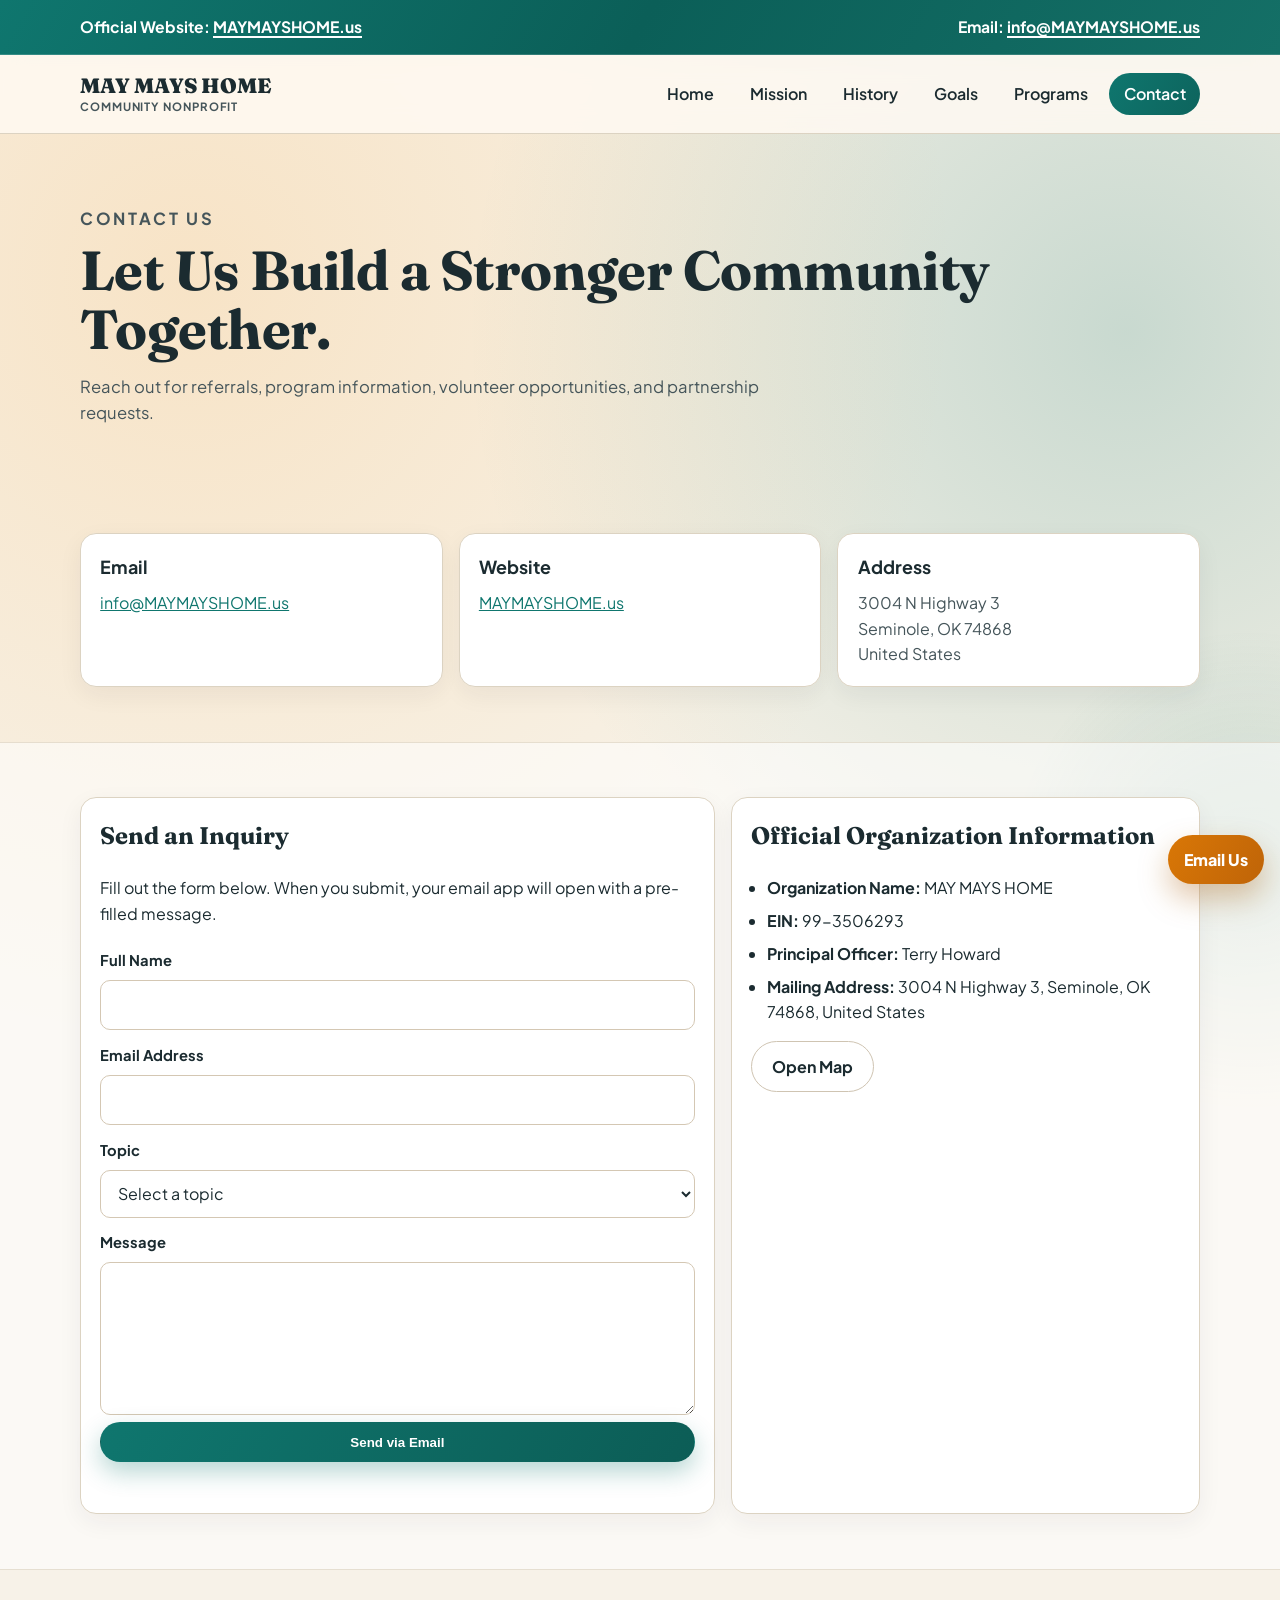
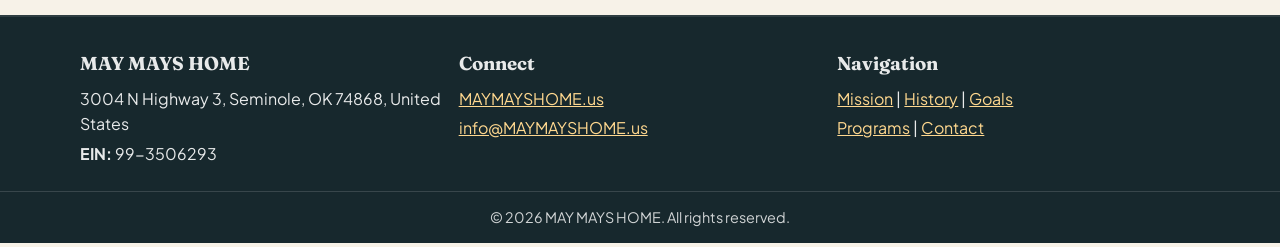
==== contact.html @ 45cc24db "Add foundational HTML pages for MAY MAYS HOME website including Contact, Goals, History, Index, Miss" ====
<!doctype html>
<html lang="en">
<head>
  <meta charset="utf-8">
  <meta name="viewport" content="width=device-width, initial-scale=1">
  <title>Contact | MAY MAYS HOME</title>
  <meta name="description" content="Contact MAY MAYS HOME for partnerships, referrals, and volunteer opportunities.">
  <link rel="preconnect" href="https://fonts.googleapis.com">
  <link rel="preconnect" href="https://fonts.gstatic.com" crossorigin>
  <link href="https://fonts.googleapis.com/css2?family=Fraunces:opsz,wght@9..144,500;9..144,700;9..144,900&family=Plus+Jakarta+Sans:wght@400;500;600;700&display=swap" rel="stylesheet">
  <link rel="stylesheet" href="assets/css/styles.css">
</head>
<body data-page="contact">
  <div class="top-bar">
    <div class="container top-bar-inner">
      <p><strong>Official Website:</strong> <a href="https://MAYMAYSHOME.us" target="_blank" rel="noopener">MAYMAYSHOME.us</a></p>
      <p><strong>Email:</strong> <a href="mailto:info@MAYMAYSHOME.us">info@MAYMAYSHOME.us</a></p>
    </div>
  </div>

  <header class="site-header">
    <div class="container nav-wrap">
      <a class="logo" href="index.html">
        MAY MAYS HOME
        <span>Community Nonprofit</span>
      </a>
      <button class="menu-toggle" id="menu-toggle" aria-expanded="false" aria-controls="primary-nav">Menu</button>
      <nav class="primary-nav" id="primary-nav">
        <a data-nav="home" href="index.html">Home</a>
        <a data-nav="mission" href="mission.html">Mission</a>
        <a data-nav="history" href="history.html">History</a>
        <a data-nav="goals" href="goals.html">Goals</a>
        <a data-nav="programs" href="programs.html">Programs</a>
        <a data-nav="contact" href="contact.html">Contact</a>
      </nav>
    </div>
  </header>

  <main>
    <section class="hero hero-page">
      <div class="container hero-grid single">
        <div class="hero-copy reveal">
          <p class="eyebrow">Contact Us</p>
          <h1>Let Us Build a Stronger Community Together.</h1>
          <p>
            Reach out for referrals, program information, volunteer opportunities, and partnership requests.
          </p>
        </div>
      </div>
    </section>

    <section class="section">
      <div class="container">
        <div class="card-grid three">
          <article class="info-card reveal">
            <h3>Email</h3>
            <p><a href="mailto:info@MAYMAYSHOME.us">info@MAYMAYSHOME.us</a></p>
          </article>
          <article class="info-card reveal">
            <h3>Website</h3>
            <p><a href="https://MAYMAYSHOME.us" target="_blank" rel="noopener">MAYMAYSHOME.us</a></p>
          </article>
          <article class="info-card reveal">
            <h3>Address</h3>
            <p>3004 N Highway 3<br>Seminole, OK 74868<br>United States</p>
          </article>
        </div>
      </div>
    </section>

    <section class="section section-soft">
      <div class="container">
        <div class="contact-grid">
          <div class="contact-panel reveal">
            <h2>Send an Inquiry</h2>
            <p>Fill out the form below. When you submit, your email app will open with a pre-filled message.</p>
            <form id="contact-form" class="contact-form" novalidate>
              <label for="fullName">Full Name</label>
              <input id="fullName" name="fullName" type="text" required>

              <label for="email">Email Address</label>
              <input id="email" name="email" type="email" required>

              <label for="topic">Topic</label>
              <select id="topic" name="topic" required>
                <option value="">Select a topic</option>
                <option>Program Information</option>
                <option>Volunteer Interest</option>
                <option>Partnership Request</option>
                <option>General Inquiry</option>
              </select>

              <label for="message">Message</label>
              <textarea id="message" name="message" rows="5" required></textarea>

              <button type="submit" class="btn btn-primary">Send via Email</button>
              <p id="form-note" class="form-note" aria-live="polite"></p>
            </form>
          </div>

          <aside class="contact-panel reveal">
            <h2>Official Organization Information</h2>
            <ul class="detail-list">
              <li><strong>Organization Name:</strong> MAY MAYS HOME</li>
              <li><strong>EIN:</strong> 99-3506293</li>
              <li><strong>Principal Officer:</strong> Terry Howard</li>
              <li><strong>Mailing Address:</strong> 3004 N Highway 3, Seminole, OK 74868, United States</li>
            </ul>
            <a class="btn btn-outline" href="https://maps.google.com/?q=3004+N+Highway+3+Seminole+OK+74868" target="_blank" rel="noopener">Open Map</a>
          </aside>
        </div>
      </div>
    </section>
  </main>

  <footer class="site-footer">
    <div class="container footer-grid">
      <div>
        <h3>MAY MAYS HOME</h3>
        <p>3004 N Highway 3, Seminole, OK 74868, United States</p>
        <p><strong>EIN:</strong> 99-3506293</p>
      </div>
      <div>
        <h3>Connect</h3>
        <p><a href="https://MAYMAYSHOME.us" target="_blank" rel="noopener">MAYMAYSHOME.us</a></p>
        <p><a href="mailto:info@MAYMAYSHOME.us">info@MAYMAYSHOME.us</a></p>
      </div>
      <div>
        <h3>Navigation</h3>
        <p><a href="mission.html">Mission</a> | <a href="history.html">History</a> | <a href="goals.html">Goals</a></p>
        <p><a href="programs.html">Programs</a> | <a href="contact.html">Contact</a></p>
      </div>
    </div>
    <p class="copyright">© <span id="year"></span> MAY MAYS HOME. All rights reserved.</p>
  </footer>

  <a class="contact-float" href="mailto:info@MAYMAYSHOME.us" aria-label="Email MAY MAYS HOME">Email Us</a>
  <script src="assets/js/main.js"></script>
</body>
</html>
---- assets/css/styles.css ----
:root {
  --bg-main: #f7f2e8;
  --bg-soft: #fffaf2;
  --bg-card: #ffffff;
  --ink-strong: #1b2b30;
  --ink-soft: #45555a;
  --teal: #0f766e;
  --teal-deep: #0b5f58;
  --amber: #d97706;
  --amber-soft: #f59e0b;
  --line: #dcd3c2;
  --shadow: 0 18px 40px rgba(27, 43, 48, 0.12);
  --radius-lg: 24px;
  --radius-md: 16px;
  --radius-sm: 10px;
  --font-display: "Fraunces", "Times New Roman", serif;
  --font-body: "Plus Jakarta Sans", "Helvetica Neue", sans-serif;
}

*,
*::before,
*::after {
  box-sizing: border-box;
}

html {
  scroll-behavior: smooth;
}

body {
  margin: 0;
  font-family: var(--font-body);
  color: var(--ink-strong);
  background:
    radial-gradient(circle at 15% 15%, rgba(249, 169, 63, 0.2), transparent 40%),
    radial-gradient(circle at 88% 18%, rgba(15, 118, 110, 0.2), transparent 35%),
    var(--bg-main);
  line-height: 1.6;
  min-height: 100vh;
  position: relative;
}

body::before {
  content: "";
  position: fixed;
  inset: auto -220px -220px auto;
  width: 500px;
  height: 500px;
  background: radial-gradient(circle, rgba(15, 118, 110, 0.14) 0%, transparent 68%);
  pointer-events: none;
  z-index: -1;
}

a {
  color: var(--teal);
}

a:hover {
  color: var(--teal-deep);
}

.container {
  width: min(1120px, 92%);
  margin: 0 auto;
}

.top-bar {
  background: linear-gradient(120deg, #0f766e 0%, #0b5f58 50%, #146f66 100%);
  color: #fff;
  border-bottom: 1px solid rgba(255, 255, 255, 0.16);
}

.top-bar-inner {
  display: flex;
  justify-content: space-between;
  gap: 1rem;
  align-items: center;
  padding: 0.9rem 0;
  flex-wrap: wrap;
}

.top-bar p {
  margin: 0;
  font-size: 0.98rem;
}

.top-bar a {
  color: #fff;
  font-weight: 700;
  text-decoration: underline;
  text-decoration-thickness: 2px;
  text-underline-offset: 3px;
}

.site-header {
  backdrop-filter: blur(12px);
  background: rgba(255, 250, 242, 0.85);
  border-bottom: 1px solid var(--line);
  position: sticky;
  top: 0;
  z-index: 50;
}

.nav-wrap {
  display: flex;
  align-items: center;
  justify-content: space-between;
  gap: 1rem;
  min-height: 78px;
}

.logo {
  font-family: var(--font-display);
  font-size: 1.3rem;
  line-height: 1.1;
  text-decoration: none;
  color: var(--ink-strong);
  font-weight: 900;
}

.logo span {
  display: block;
  margin-top: 0.2rem;
  font-family: var(--font-body);
  text-transform: uppercase;
  letter-spacing: 0.08em;
  font-size: 0.71rem;
  font-weight: 700;
  color: var(--ink-soft);
}

.menu-toggle {
  display: none;
  border: 1px solid var(--line);
  background: var(--bg-card);
  border-radius: 999px;
  padding: 0.45rem 0.95rem;
  font-weight: 600;
  color: var(--ink-strong);
}

.primary-nav {
  display: flex;
  gap: 0.45rem;
  align-items: center;
}

.primary-nav a {
  color: var(--ink-strong);
  text-decoration: none;
  font-weight: 600;
  padding: 0.52rem 0.9rem;
  border-radius: 999px;
  transition: background-color 0.2s ease, color 0.2s ease, transform 0.2s ease;
}

.primary-nav a:hover {
  background: rgba(15, 118, 110, 0.12);
  color: var(--teal-deep);
  transform: translateY(-1px);
}

.primary-nav a.active {
  background: linear-gradient(120deg, var(--teal) 0%, #0d645d 100%);
  color: #fff;
}

.hero {
  padding: 5rem 0 3.2rem;
}

.hero-home {
  padding-top: 5.2rem;
}

.hero-page {
  padding-top: 4.5rem;
}

.hero-grid {
  display: grid;
  grid-template-columns: 1.2fr 0.9fr;
  gap: 2rem;
  align-items: center;
}

.hero-grid.single {
  grid-template-columns: 1fr;
}

.hero-copy h1 {
  margin: 0.5rem 0 0.9rem;
  font-family: var(--font-display);
  font-size: clamp(2rem, 4.3vw, 3.6rem);
  line-height: 1.08;
  letter-spacing: -0.01em;
}

.hero-copy p {
  margin: 0;
  max-width: 62ch;
  color: var(--ink-soft);
  font-size: 1.04rem;
}

.eyebrow {
  margin: 0;
  text-transform: uppercase;
  letter-spacing: 0.16em;
  font-size: 0.74rem;
  color: var(--amber);
  font-weight: 700;
}

.hero-actions {
  margin-top: 1.4rem;
  display: flex;
  gap: 0.8rem;
  flex-wrap: wrap;
}

.btn {
  display: inline-flex;
  align-items: center;
  justify-content: center;
  text-decoration: none;
  border-radius: 999px;
  padding: 0.72rem 1.25rem;
  border: 1px solid transparent;
  font-weight: 700;
  transition: transform 0.2s ease, box-shadow 0.2s ease, background-color 0.2s ease;
  cursor: pointer;
}

.btn:hover {
  transform: translateY(-2px);
}

.btn-primary {
  color: #fff;
  background: linear-gradient(120deg, var(--teal) 0%, #0c5d56 100%);
  box-shadow: 0 10px 24px rgba(15, 118, 110, 0.3);
}

.btn-outline {
  color: var(--ink-strong);
  background: #fff;
  border-color: #cfc4b2;
}

.btn-outline:hover {
  border-color: #b6a78e;
}

.btn-light {
  color: var(--ink-strong);
  background: #fff;
}

.btn-dark {
  color: #fff;
  background: #18343b;
}

.hero-card {
  background: linear-gradient(155deg, #fff 0%, #fff7ea 100%);
  border: 1px solid var(--line);
  border-radius: var(--radius-lg);
  padding: 1.4rem;
  box-shadow: var(--shadow);
}

.hero-card h2 {
  margin-top: 0;
  margin-bottom: 0.8rem;
  font-family: var(--font-display);
  font-size: 1.4rem;
}

.hero-card p {
  margin: 0.8rem 0 0.2rem;
  font-weight: 700;
  color: var(--ink-soft);
}

.hero-card a {
  font-weight: 700;
}

.hero-card address {
  font-style: normal;
  color: var(--ink-soft);
}

.section {
  padding: 3.4rem 0;
}

.section-soft {
  background: rgba(255, 255, 255, 0.55);
  border-top: 1px solid rgba(197, 182, 156, 0.4);
  border-bottom: 1px solid rgba(197, 182, 156, 0.4);
}

.section-head {
  margin-bottom: 1.2rem;
}

.section-head h2 {
  margin: 0.45rem 0 0;
  font-family: var(--font-display);
  font-size: clamp(1.6rem, 3.2vw, 2.5rem);
  line-height: 1.15;
}

.card-grid {
  display: grid;
  gap: 1rem;
}

.card-grid.three {
  grid-template-columns: repeat(3, minmax(0, 1fr));
}

.card-grid.two {
  grid-template-columns: repeat(2, minmax(0, 1fr));
}

.info-card,
.value-card,
.program-card,
.goal-card,
.contact-panel,
.stat-card {
  background: var(--bg-card);
  border: 1px solid var(--line);
  border-radius: var(--radius-md);
  padding: 1.2rem;
  box-shadow: 0 8px 24px rgba(26, 41, 46, 0.06);
}

.info-card h3,
.value-card h3,
.program-card h3,
.goal-card h3,
.stat-card h3 {
  margin: 0 0 0.55rem;
  font-size: 1.12rem;
}

.info-card p,
.value-card p,
.program-card p,
.goal-card p,
.stat-card p {
  margin: 0;
  color: var(--ink-soft);
}

.text-link {
  display: inline-block;
  margin-top: 0.7rem;
  font-weight: 700;
}

.stat-grid {
  display: grid;
  grid-template-columns: repeat(3, minmax(0, 1fr));
  gap: 1rem;
}

.cta-band {
  background: linear-gradient(125deg, #ce6d08 0%, #f59e0b 42%, #0f766e 100%);
  color: #fff;
}

.cta-band h2 {
  margin: 0.5rem 0;
  font-family: var(--font-display);
  font-size: clamp(1.6rem, 3vw, 2.3rem);
}

.cta-band p {
  margin: 0;
  color: rgba(255, 255, 255, 0.92);
}

.cta-band-inner {
  display: flex;
  align-items: center;
  justify-content: space-between;
  gap: 1rem;
  flex-wrap: wrap;
}

.timeline {
  position: relative;
  margin-top: 1.2rem;
  padding-left: 1.25rem;
}

.timeline::before {
  content: "";
  position: absolute;
  left: 0.2rem;
  top: 0.2rem;
  bottom: 0.2rem;
  width: 2px;
  background: linear-gradient(180deg, var(--teal) 0%, var(--amber) 100%);
}

.timeline-item {
  position: relative;
  background: #fff;
  border: 1px solid var(--line);
  border-radius: var(--radius-md);
  padding: 1rem 1rem 1rem 1.1rem;
  margin-bottom: 0.85rem;
}

.timeline-item::before {
  content: "";
  position: absolute;
  left: -1.39rem;
  top: 1.05rem;
  width: 12px;
  height: 12px;
  border-radius: 50%;
  border: 2px solid #fff;
  background: var(--teal);
  box-shadow: 0 0 0 3px rgba(15, 118, 110, 0.2);
}

.timeline-year {
  font-size: 0.74rem;
  text-transform: uppercase;
  letter-spacing: 0.13em;
  font-weight: 800;
  color: var(--amber);
}

.timeline-item h3 {
  margin: 0.25rem 0 0.2rem;
}

.timeline-item p {
  margin: 0;
  color: var(--ink-soft);
}

.faq-list details {
  background: #fff;
  border: 1px solid var(--line);
  border-radius: var(--radius-sm);
  padding: 0.85rem 1rem;
}

.faq-list details + details {
  margin-top: 0.72rem;
}

.faq-list summary {
  cursor: pointer;
  font-weight: 700;
}

.faq-list p {
  margin: 0.7rem 0 0;
  color: var(--ink-soft);
}

.goal-list {
  display: grid;
  grid-template-columns: repeat(3, minmax(0, 1fr));
  gap: 1rem;
}

.goal-head {
  display: flex;
  justify-content: space-between;
  align-items: center;
  gap: 0.7rem;
}

.goal-head span {
  font-weight: 800;
  color: var(--teal);
}

.progress-track {
  margin-top: 0.85rem;
  width: 100%;
  height: 9px;
  border-radius: 999px;
  background: #ece5d8;
  overflow: hidden;
}

.progress-fill {
  display: block;
  height: 100%;
  width: 0;
  background: linear-gradient(90deg, var(--amber) 0%, var(--teal) 100%);
  border-radius: inherit;
  transition: width 1.1s ease;
}

.table-wrap {
  overflow-x: auto;
  border-radius: var(--radius-md);
  border: 1px solid var(--line);
}

.goals-table {
  width: 100%;
  border-collapse: collapse;
  background: #fff;
}

.goals-table th,
.goals-table td {
  text-align: left;
  padding: 0.85rem 0.9rem;
  border-bottom: 1px solid #eee4d2;
}

.goals-table th {
  background: #fbf4e7;
  font-size: 0.85rem;
  text-transform: uppercase;
  letter-spacing: 0.07em;
}

.filter-bar {
  display: flex;
  gap: 0.5rem;
  flex-wrap: wrap;
  margin-bottom: 1rem;
}

.filter-btn {
  border: 1px solid #cfbfaa;
  background: #fff;
  color: var(--ink-strong);
  border-radius: 999px;
  padding: 0.42rem 0.95rem;
  font-weight: 700;
  cursor: pointer;
  transition: background-color 0.2s ease, color 0.2s ease, transform 0.2s ease;
}

.filter-btn:hover {
  transform: translateY(-1px);
}

.filter-btn.active {
  color: #fff;
  border-color: transparent;
  background: linear-gradient(120deg, var(--teal) 0%, #0d645d 100%);
}

.contact-grid {
  display: grid;
  grid-template-columns: 1.15fr 0.85fr;
  gap: 1rem;
}

.contact-panel h2 {
  margin-top: 0;
  font-family: var(--font-display);
}

.contact-form {
  display: grid;
  gap: 0.45rem;
}

.contact-form label {
  margin-top: 0.4rem;
  font-size: 0.92rem;
  font-weight: 700;
}

.contact-form input,
.contact-form textarea,
.contact-form select {
  width: 100%;
  border: 1px solid #d4c7b3;
  border-radius: 10px;
  padding: 0.72rem 0.78rem;
  font: inherit;
  color: var(--ink-strong);
  background: #fff;
}

.contact-form input:focus,
.contact-form textarea:focus,
.contact-form select:focus {
  outline: 3px solid rgba(15, 118, 110, 0.2);
  border-color: var(--teal);
}

.form-note {
  min-height: 1.3rem;
  font-size: 0.93rem;
  margin: 0.25rem 0 0;
}

.form-note.error {
  color: #8f2f2f;
}

.form-note.success {
  color: #126942;
}

.detail-list {
  margin: 0 0 1rem;
  padding-left: 1rem;
}

.detail-list li {
  margin-bottom: 0.45rem;
}

.site-footer {
  margin-top: 2.8rem;
  background: #17282d;
  color: rgba(255, 255, 255, 0.9);
  padding-top: 2rem;
  border-top: 2px solid rgba(255, 255, 255, 0.1);
}

.footer-grid {
  display: grid;
  grid-template-columns: repeat(3, minmax(0, 1fr));
  gap: 1rem;
  padding-bottom: 1rem;
}

.site-footer h3 {
  margin-top: 0;
  margin-bottom: 0.45rem;
  font-family: var(--font-display);
}

.site-footer p {
  margin: 0.25rem 0;
}

.site-footer a {
  color: #ffd88f;
}

.copyright {
  margin: 0;
  text-align: center;
  border-top: 1px solid rgba(255, 255, 255, 0.14);
  padding: 0.9rem 0;
  color: rgba(255, 255, 255, 0.8);
  font-size: 0.9rem;
}

.contact-float {
  position: fixed;
  right: 1rem;
  bottom: 1rem;
  z-index: 90;
  background: linear-gradient(120deg, #d97706 0%, #bf6408 100%);
  color: #fff;
  text-decoration: none;
  padding: 0.72rem 1rem;
  border-radius: 999px;
  font-weight: 800;
  box-shadow: 0 14px 30px rgba(168, 91, 12, 0.35);
  animation: floatHint 2.8s ease-in-out infinite;
}

.contact-float:hover {
  color: #fff;
  transform: translateY(-2px);
}

.reveal {
  opacity: 0;
  transform: translateY(20px);
  transition: opacity 0.5s ease, transform 0.6s ease;
}

.reveal.is-visible {
  opacity: 1;
  transform: none;
}

@keyframes floatHint {
  0%,
  100% {
    transform: translateY(0);
  }

  50% {
    transform: translateY(-4px);
  }
}

@media (max-width: 1000px) {
  .hero-grid,
  .goal-list,
  .card-grid.three,
  .stat-grid,
  .footer-grid,
  .contact-grid {
    grid-template-columns: repeat(2, minmax(0, 1fr));
  }

  .card-grid.two {
    grid-template-columns: 1fr;
  }

  .hero-grid.single {
    grid-template-columns: 1fr;
  }
}

@media (max-width: 780px) {
  .menu-toggle {
    display: inline-flex;
  }

  .primary-nav {
    position: absolute;
    top: 78px;
    right: 4%;
    width: min(280px, 92%);
    display: grid;
    gap: 0.3rem;
    background: #fff;
    border: 1px solid var(--line);
    border-radius: 16px;
    padding: 0.75rem;
    box-shadow: var(--shadow);
    opacity: 0;
    pointer-events: none;
    transform: translateY(-8px);
    transition: opacity 0.2s ease, transform 0.2s ease;
  }

  .primary-nav.open {
    opacity: 1;
    pointer-events: auto;
    transform: translateY(0);
  }

  .hero,
  .section {
    padding-top: 2.6rem;
    padding-bottom: 2.6rem;
  }

  .hero-grid,
  .goal-list,
  .card-grid.three,
  .stat-grid,
  .footer-grid,
  .contact-grid {
    grid-template-columns: 1fr;
  }

  .top-bar-inner {
    align-items: flex-start;
    padding: 0.75rem 0;
  }

  .top-bar p {
    font-size: 0.9rem;
  }

  .contact-float {
    right: 0.75rem;
    bottom: 0.75rem;
    font-size: 0.92rem;
  }
}
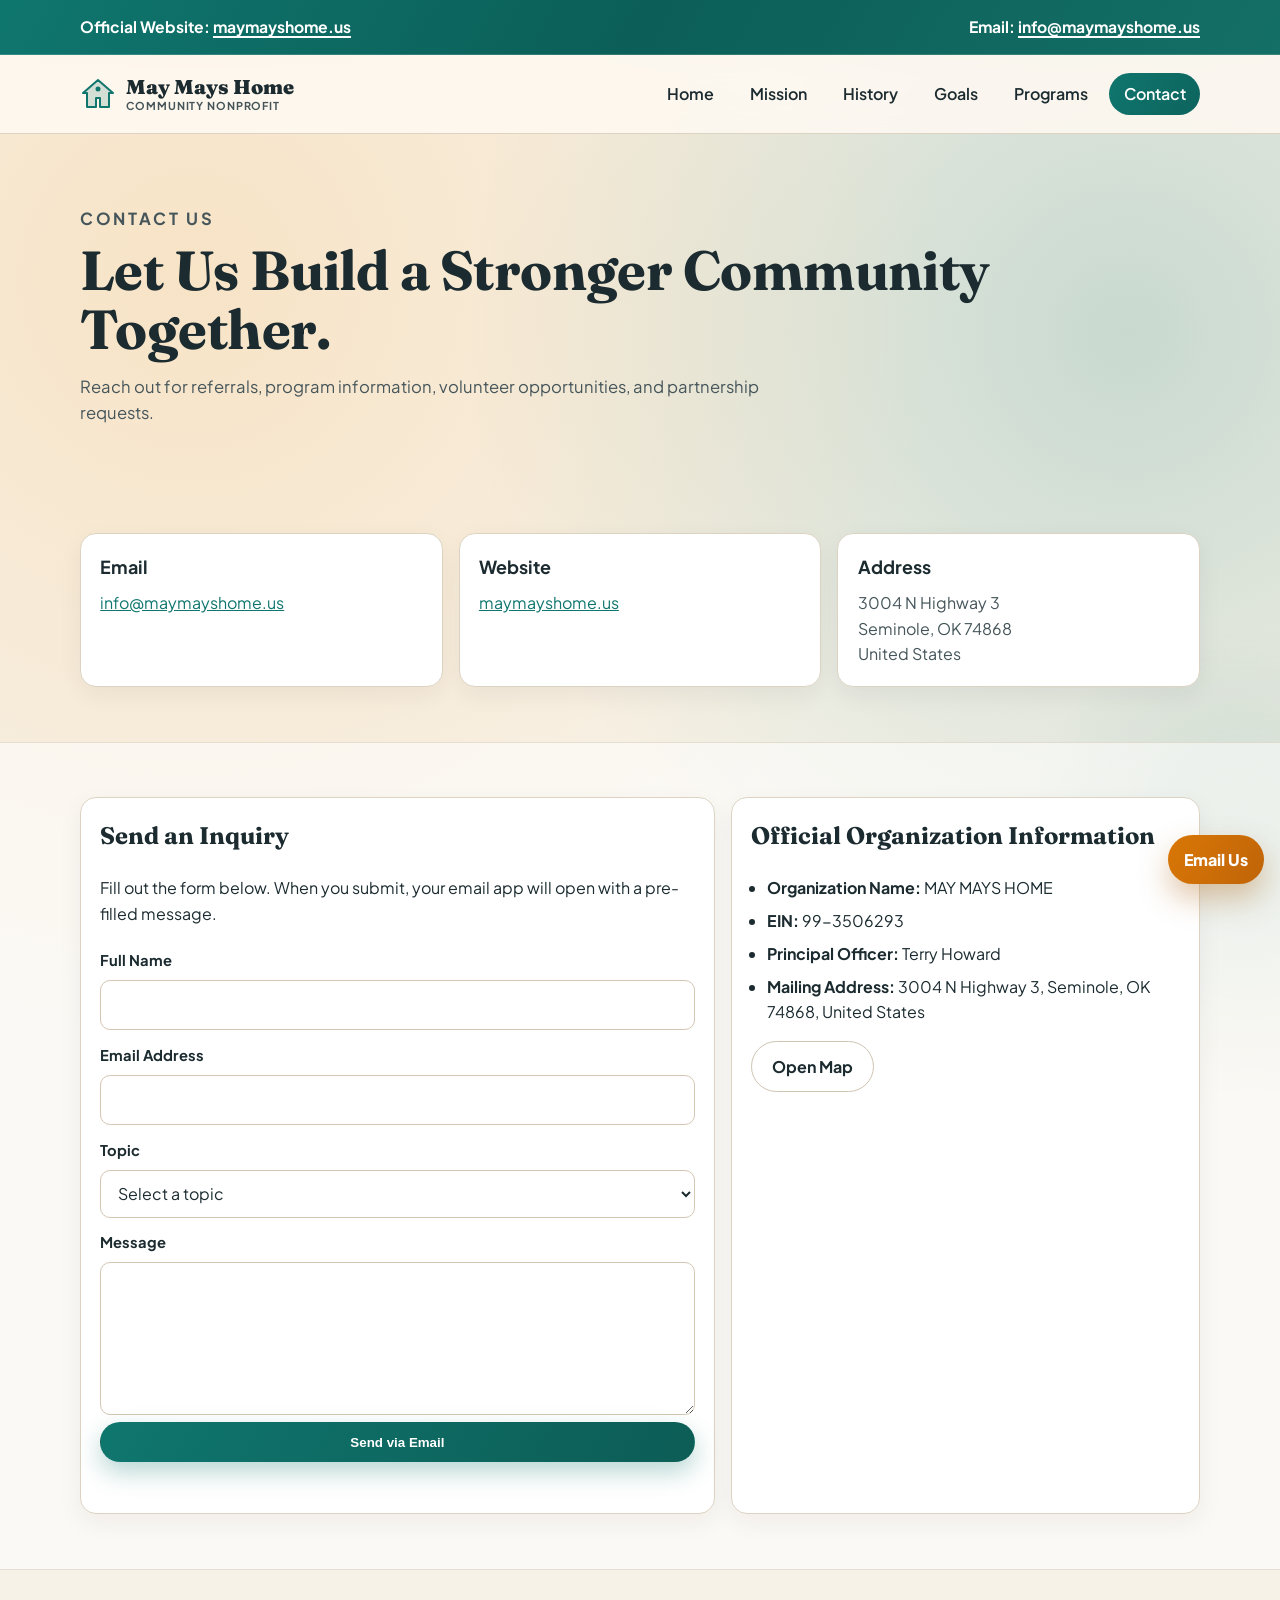
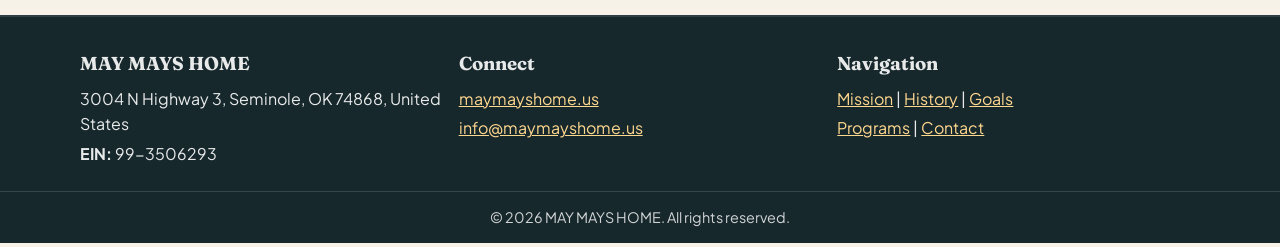
==== commit 8393ab09: "Update website links and email addresses to use the correct domain for MAY MAYS HOME across all HTML" ====
--- a/contact.html
+++ b/contact.html
@@ -13,16 +13,20 @@
 <body data-page="contact">
   <div class="top-bar">
     <div class="container top-bar-inner">
-      <p><strong>Official Website:</strong> <a href="https://MAYMAYSHOME.us" target="_blank" rel="noopener">MAYMAYSHOME.us</a></p>
-      <p><strong>Email:</strong> <a href="mailto:info@MAYMAYSHOME.us">info@MAYMAYSHOME.us</a></p>
+      <p><strong>Official Website:</strong> <a href="https://maymayshome.us" target="_blank" rel="noopener">maymayshome.us</a></p>
+      <p><strong>Email:</strong> <a href="mailto:info@maymayshome.us">info@maymayshome.us</a></p>
     </div>
   </div>
 
   <header class="site-header">
     <div class="container nav-wrap">
       <a class="logo" href="index.html">
-        MAY MAYS HOME
-        <span>Community Nonprofit</span>
+        <svg class="logo-icon" viewBox="0 0 36 36" fill="none" xmlns="http://www.w3.org/2000/svg" aria-hidden="true">
+          <path d="M18 4L3 17h4v14h9v-9h4v9h9V17h4L18 4z" fill="currentColor" opacity="0.18"/>
+          <path d="M18 4L3 17h4v14h9v-9h4v9h9V17h4L18 4z" stroke="currentColor" stroke-width="2" stroke-linejoin="round"/>
+          <circle cx="18" cy="13" r="2.5" fill="currentColor"/>
+        </svg>
+        <span class="logo-text">May Mays Home<em>Community Nonprofit</em></span>
       </a>
       <button class="menu-toggle" id="menu-toggle" aria-expanded="false" aria-controls="primary-nav">Menu</button>
       <nav class="primary-nav" id="primary-nav">
@@ -54,11 +58,11 @@
         <div class="card-grid three">
           <article class="info-card reveal">
             <h3>Email</h3>
-            <p><a href="mailto:info@MAYMAYSHOME.us">info@MAYMAYSHOME.us</a></p>
+            <p><a href="mailto:info@maymayshome.us">info@maymayshome.us</a></p>
           </article>
           <article class="info-card reveal">
             <h3>Website</h3>
-            <p><a href="https://MAYMAYSHOME.us" target="_blank" rel="noopener">MAYMAYSHOME.us</a></p>
+            <p><a href="https://maymayshome.us" target="_blank" rel="noopener">maymayshome.us</a></p>
           </article>
           <article class="info-card reveal">
             <h3>Address</h3>
@@ -122,8 +126,8 @@
       </div>
       <div>
         <h3>Connect</h3>
-        <p><a href="https://MAYMAYSHOME.us" target="_blank" rel="noopener">MAYMAYSHOME.us</a></p>
-        <p><a href="mailto:info@MAYMAYSHOME.us">info@MAYMAYSHOME.us</a></p>
+        <p><a href="https://maymayshome.us" target="_blank" rel="noopener">maymayshome.us</a></p>
+        <p><a href="mailto:info@maymayshome.us">info@maymayshome.us</a></p>
       </div>
       <div>
         <h3>Navigation</h3>
@@ -134,7 +138,7 @@
     <p class="copyright">© <span id="year"></span> MAY MAYS HOME. All rights reserved.</p>
   </footer>
 
-  <a class="contact-float" href="mailto:info@MAYMAYSHOME.us" aria-label="Email MAY MAYS HOME">Email Us</a>
+  <a class="contact-float" href="mailto:info@maymayshome.us" aria-label="Email MAY MAYS HOME">Email Us</a>
   <script src="assets/js/main.js"></script>
 </body>
 </html>
--- a/assets/css/styles.css
+++ b/assets/css/styles.css
@@ -110,23 +110,38 @@
 }
 
 .logo {
-  font-family: var(--font-display);
-  font-size: 1.3rem;
-  line-height: 1.1;
+  display: flex;
+  align-items: center;
+  gap: 0.65rem;
   text-decoration: none;
   color: var(--ink-strong);
+}
+
+.logo-icon {
+  flex-shrink: 0;
+  width: 36px;
+  height: 36px;
+  color: var(--teal);
+}
+
+.logo-text {
+  display: flex;
+  flex-direction: column;
+  font-family: var(--font-display);
+  font-size: 1.25rem;
   font-weight: 900;
-}
-
-.logo span {
-  display: block;
-  margin-top: 0.2rem;
+  line-height: 1.1;
+}
+
+.logo-text em {
+  font-style: normal;
   font-family: var(--font-body);
   text-transform: uppercase;
   letter-spacing: 0.08em;
-  font-size: 0.71rem;
+  font-size: 0.68rem;
   font-weight: 700;
   color: var(--ink-soft);
+  margin-top: 0.15rem;
 }
 
 .menu-toggle {
